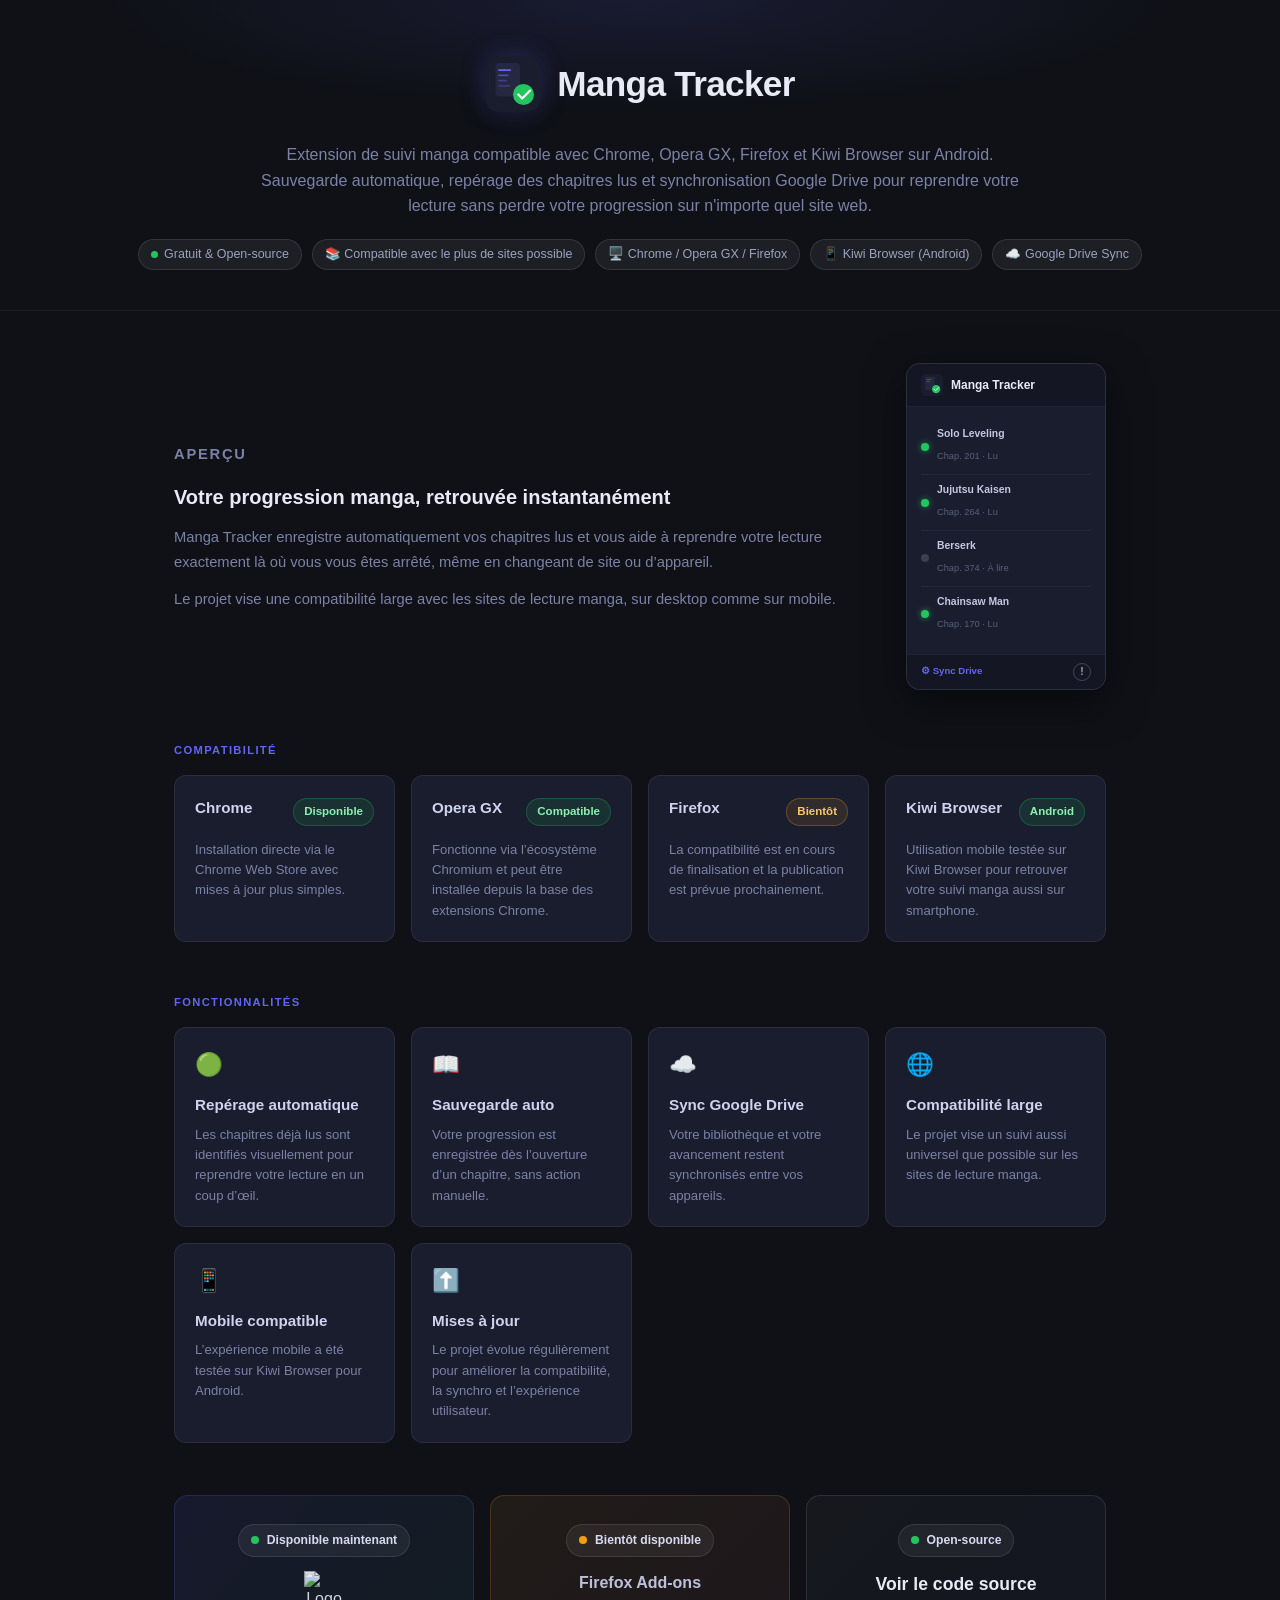
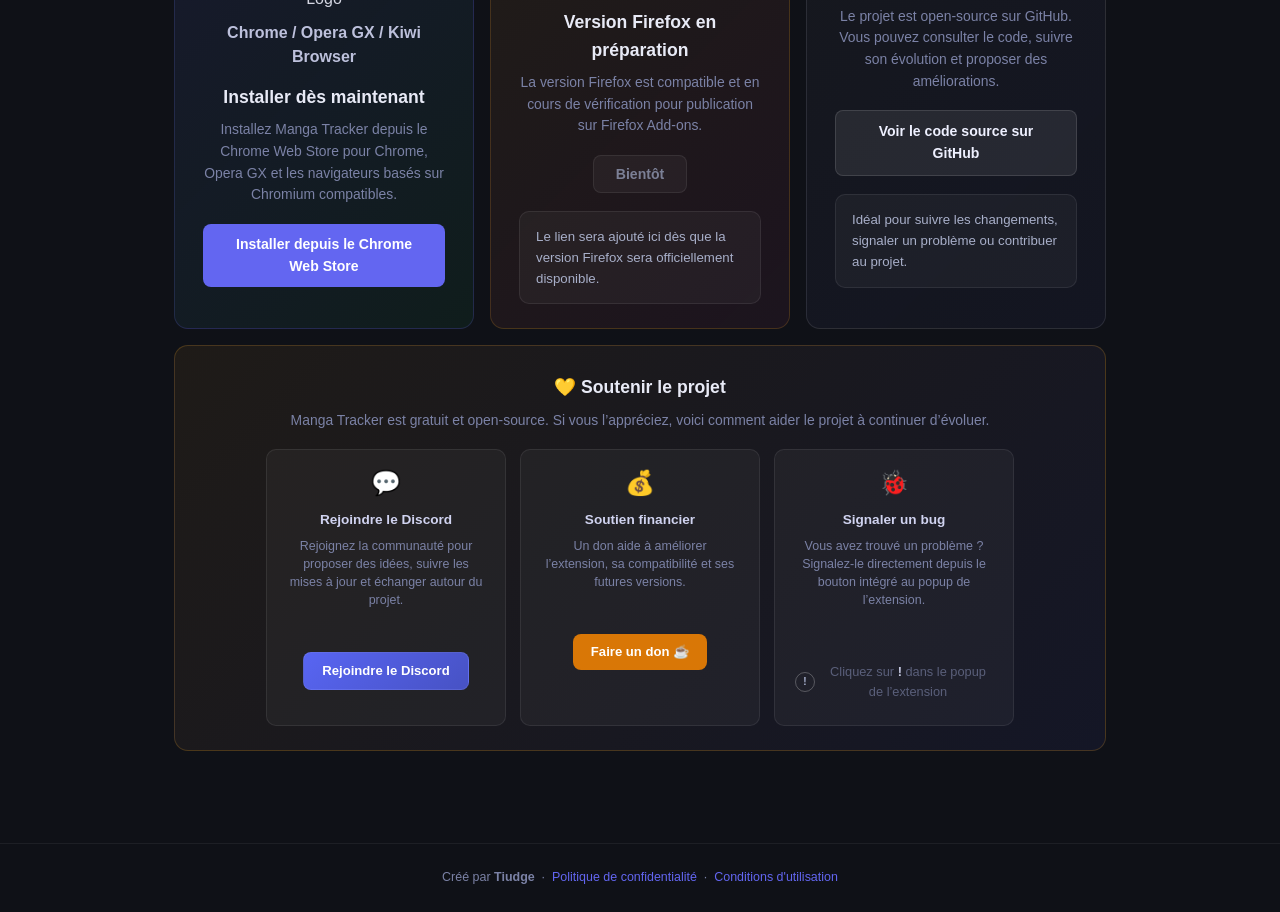
==== index.html @ 8e9e1ba2 "Update index.html" ====
<!DOCTYPE html>
<html lang="fr">
<head>
  <!-- Google Tag Manager -->
  <script>(function(w,d,s,l,i){w[l]=w[l]||[];w[l].push({'gtm.start':
  new Date().getTime(),event:'gtm.js'});var f=d.getElementsByTagName(s)[0],
  j=d.createElement(s),dl=l!='dataLayer'?'&l='+l:'';j.async=true;j.src=
  'https://www.googletagmanager.com/gtm.js?id='+i+dl;f.parentNode.insertBefore(j,f);
  })(window,document,'script','dataLayer','GTM-WKWBM7RW');</script>
  <!-- End Google Tag Manager -->

  <!-- Google tag (gtag.js) Analytics -->
  <script async src="https://www.googletagmanager.com/gtag/js?id=G-XX5MGLVED5"></script>
  <script>
    window.dataLayer = window.dataLayer || [];
    function gtag(){dataLayer.push(arguments);}
    gtag('js', new Date());
    gtag('config', 'G-XX5MGLVED5');
  </script>

  <meta charset="UTF-8">
  <meta name="viewport" content="width=device-width, initial-scale=1.0">
  <meta name="description" content="Manga Tracker est une extension de suivi manga compatible avec Chrome, Opera GX, Firefox et Kiwi Browser sur Android. Sauvegarde automatique, repérage des chapitres lus et synchronisation Google Drive.">
  <title>Manga Tracker — Extension navigateur</title>
  <link rel="icon" href="icons/icon.svg" type="image/svg+xml">
  <link rel="alternate icon" href="icons/icon16.jpg" type="image/jpeg">
  <link rel="apple-touch-icon" href="icons/icon128.jpg">

  <style>
    * { box-sizing: border-box; margin: 0; padding: 0; }

    body {
      font-family: -apple-system, BlinkMacSystemFont, 'Segoe UI', sans-serif;
      background: #0f1117;
      color: #e8eaf6;
      min-height: 100vh;
      line-height: 1.55;
    }

    a { color: inherit; }

    header {
      padding: 56px 24px 40px;
      text-align: center;
      border-bottom: 1px solid rgba(255,255,255,0.06);
      position: relative;
      overflow: hidden;
    }

    header::before {
      content: '';
      position: absolute;
      inset: 0;
      background: radial-gradient(ellipse 60% 50% at 50% 0%, rgba(99,102,241,0.12) 0%, transparent 70%);
      pointer-events: none;
    }

    .logo {
      display: inline-flex;
      align-items: center;
      gap: 16px;
      margin-bottom: 20px;
      position: relative;
      z-index: 1;
    }

    .logo-icon {
      width: 56px;
      height: 56px;
      border-radius: 14px;
      overflow: hidden;
      box-shadow: 0 0 24px rgba(99,102,241,0.3), 0 4px 16px rgba(0,0,0,0.4);
      flex-shrink: 0;
    }

    .logo-icon svg { width: 100%; height: 100%; display: block; }

    h1 {
      font-size: 2.2rem;
      font-weight: 800;
      letter-spacing: -0.02em;
      position: relative;
      z-index: 1;
    }

    .subtitle {
      color: #7b82a6;
      margin-top: 10px;
      font-size: 1rem;
      max-width: 760px;
      margin-inline: auto;
      line-height: 1.6;
      position: relative;
      z-index: 1;
    }

    .header-badges {
      display: flex;
      gap: 10px;
      justify-content: center;
      margin-top: 20px;
      flex-wrap: wrap;
      position: relative;
      z-index: 1;
    }

    .badge {
      display: inline-flex;
      align-items: center;
      gap: 6px;
      background: rgba(255,255,255,0.06);
      border: 1px solid rgba(255,255,255,0.1);
      border-radius: 20px;
      padding: 5px 12px;
      font-size: 0.78rem;
      color: #9ba3bf;
    }

    .badge-dot {
      width: 7px;
      height: 7px;
      border-radius: 50%;
      background: #22c55e;
    }

    main {
      max-width: 980px;
      margin: 0 auto;
      padding: 52px 24px;
    }

    .preview-section {
      display: flex;
      align-items: center;
      gap: 32px;
      margin-bottom: 52px;
      flex-wrap: wrap;
    }

    .preview-text { flex: 1; min-width: 220px; }

    .preview-text h2 {
      font-size: 1.25rem;
      font-weight: 700;
      margin-bottom: 12px;
      color: #e8eaf6;
    }

    .preview-text p {
      font-size: 0.92rem;
      color: #7b82a6;
      line-height: 1.68;
    }

    .preview-mockup {
      width: 200px;
      flex-shrink: 0;
      background: #1a1d2e;
      border-radius: 14px;
      border: 1px solid rgba(255,255,255,0.08);
      overflow: hidden;
      box-shadow: 0 12px 40px rgba(0,0,0,0.5);
      margin: 0 auto;
    }

    .mock-header {
      background: #141624;
      padding: 10px 14px;
      display: flex;
      align-items: center;
      gap: 8px;
      border-bottom: 1px solid rgba(255,255,255,0.06);
    }

    .mock-icon {
      width: 22px;
      height: 22px;
      border-radius: 5px;
      overflow: hidden;
    }

    .mock-icon svg { width: 100%; height: 100%; }

    .mock-title {
      font-size: 0.75rem;
      font-weight: 700;
      color: #e8eaf6;
    }

    .mock-body { padding: 12px 14px; }

    .mock-manga-row {
      display: flex;
      align-items: center;
      gap: 8px;
      padding: 7px 0;
      border-bottom: 1px solid rgba(255,255,255,0.05);
    }

    .mock-manga-row:last-child { border-bottom: none; }

    .mock-green-dot {
      width: 8px;
      height: 8px;
      border-radius: 50%;
      background: #22c55e;
      box-shadow: 0 0 6px rgba(34,197,94,0.7);
      flex-shrink: 0;
    }

    .mock-gray-dot {
      width: 8px;
      height: 8px;
      border-radius: 50%;
      background: rgba(255,255,255,0.15);
      flex-shrink: 0;
    }

    .mock-text { flex: 1; }

    .mock-manga-name {
      font-size: 0.65rem;
      color: #c5c8e0;
      font-weight: 600;
      display: block;
    }

    .mock-chapter {
      font-size: 0.58rem;
      color: #5a5f7a;
    }

    .mock-footer {
      background: #141624;
      padding: 8px 14px;
      display: flex;
      align-items: center;
      justify-content: space-between;
      border-top: 1px solid rgba(255,255,255,0.06);
    }

    .mock-btn {
      font-size: 0.6rem;
      color: #6366f1;
      font-weight: 600;
    }

    .mock-exclaim {
      width: 18px;
      height: 18px;
      border-radius: 50%;
      border: 1.5px solid rgba(255,255,255,0.2);
      display: flex;
      align-items: center;
      justify-content: center;
      font-size: 0.65rem;
      color: #9ba3bf;
      font-weight: 700;
    }

    .section-label {
      text-transform: uppercase;
      letter-spacing: 0.12em;
      font-size: 0.7rem;
      color: #6366f1;
      font-weight: 600;
      margin-bottom: 16px;
    }

    .compat-grid,
    .features,
    .cta-grid {
      display: grid;
      grid-template-columns: repeat(3, minmax(0, 1fr));
      gap: 16px;
      margin-bottom: 40px;
      align-items: stretch;
    }

    .compat-grid {
      grid-template-columns: repeat(auto-fit, minmax(200px, 1fr));
      margin-bottom: 52px;
    }

    .compat-card,
    .feature {
      background: #1a1d2e;
      border: 1px solid rgba(255,255,255,0.07);
      border-radius: 12px;
      padding: 20px;
    }

    .compat-card h3,
    .feature h3 {
      font-size: 0.95rem;
      font-weight: 700;
      margin-bottom: 8px;
      color: #d0d3f0;
    }

    .compat-card p,
    .feature p {
      font-size: 0.82rem;
      color: #7b82a6;
      line-height: 1.55;
    }

    .compat-top {
      display: flex;
      align-items: center;
      justify-content: space-between;
      gap: 10px;
      margin-bottom: 12px;
    }

    .compat-pill {
      padding: 4px 10px;
      border-radius: 999px;
      font-size: 0.72rem;
      font-weight: 700;
      border: 1px solid rgba(255,255,255,0.1);
      background: rgba(255,255,255,0.05);
      color: #c5c8e0;
    }

    .compat-pill.ok {
      background: rgba(34,197,94,0.12);
      border-color: rgba(34,197,94,0.25);
      color: #8ef0af;
    }

    .compat-pill.soon {
      background: rgba(249,168,37,0.10);
      border-color: rgba(249,168,37,0.25);
      color: #f6c970;
    }

    .features {
      grid-template-columns: repeat(auto-fit, minmax(220px, 1fr));
      margin-bottom: 52px;
    }

    .feature {
      transition: border-color 0.2s, transform 0.2s;
    }

    .feature:hover {
      border-color: rgba(99,102,241,0.3);
      transform: translateY(-2px);
    }

    .feature-icon {
      font-size: 1.4rem;
      margin-bottom: 10px;
    }

    .cta-grid {
      grid-template-columns: repeat(auto-fit, minmax(280px, 1fr));
      margin-bottom: 40px;
    }

    .cta {
      text-align: center;
      padding: 28px 28px 24px;
      border-radius: 14px;
      border: 1px solid rgba(99,102,241,0.2);
      background: #171a28;
    }

    .cta-install {
      background: linear-gradient(135deg, rgba(99,102,241,0.1), rgba(34,197,94,0.07));
    }

    .cta-firefox {
      background: linear-gradient(135deg, rgba(249,168,37,0.08), rgba(236,72,153,0.06));
      border-color: rgba(249,168,37,0.18);
    }

    .cta-support {
      background: linear-gradient(135deg, rgba(249,168,37,0.07), rgba(99,102,241,0.07));
      border-color: rgba(249,168,37,0.2);
      grid-column: 1 / -1;
    }

    .state-badge {
      display: inline-flex;
      align-items: center;
      gap: 8px;
      margin-bottom: 14px;
      padding: 6px 12px;
      border-radius: 999px;
      font-size: 0.76rem;
      font-weight: 700;
      border: 1px solid rgba(255,255,255,0.1);
      background: rgba(255,255,255,0.06);
      color: #d7daf1;
    }

    .state-dot {
      width: 8px;
      height: 8px;
      border-radius: 50%;
      background: #22c55e;
    }

    .state-dot.soon { background: #f59e0b; }

    .cta h2 {
      font-size: 1.1rem;
      font-weight: 700;
      margin-bottom: 8px;
    }

    .cta p {
      color: #7b82a6;
      font-size: 0.87rem;
      margin-bottom: 18px;
      line-height: 1.55;
    }

    .store-visual {
      display: flex;
      align-items: center;
      justify-content: center;
      gap: 10px;
      margin-bottom: 14px;
      opacity: 0.9;
      flex-wrap: wrap;
    }

    .play-icon { width: 40px; height: 40px; }

    .support-cards {
      display: flex;
      gap: 14px;
      justify-content: center;
      flex-wrap: wrap;
      margin-top: 4px;
    }

    .support-card {
      background: rgba(255,255,255,0.04);
      border: 1px solid rgba(255,255,255,0.08);
      border-radius: 10px;
      padding: 14px 20px;
      text-align: center;
      min-width: 180px;
      flex: 1;
      max-width: 240px;
    }

    .support-card-icon {
      font-size: 1.5rem;
      margin-bottom: 8px;
    }

    .support-card h3 {
      font-size: 0.85rem;
      font-weight: 700;
      margin-bottom: 6px;
      color: #d0d3f0;
    }

    .support-card p {
      font-size: 0.78rem;
      color: #7b82a6;
      line-height: 1.45;
    }

    .btn {
      display: inline-block;
      color: white;
      padding: 10px 22px;
      border-radius: 8px;
      text-decoration: none;
      font-weight: 600;
      font-size: 0.88rem;
      transition: background 0.15s, transform 0.15s;
    }

    .btn:hover { transform: translateY(-1px); }

    .btn-primary { background: #6366f1; }
    .btn-primary:hover { background: #4f52d8; }

    .btn-secondary {
      background: rgba(255,255,255,0.08);
      border: 1px solid rgba(255,255,255,0.12);
      color: #eef0ff;
    }

    .btn-secondary:hover { background: rgba(255,255,255,0.12); }

    .btn-green { background: #16a34a; }
    .btn-green:hover { background: #15803d; }

    .btn-amber { background: #d97706; }
    .btn-amber:hover { background: #b45309; }

    .btn-discord {
      background: linear-gradient(135deg, #5865F2, #4752C4);
      color: #fff;
      border: 1px solid rgba(255,255,255,0.08);
    }

    .btn-discord:hover {
      filter: brightness(1.06);
      transform: translateY(-1px);
    }

    .update-note {
      margin-top: 18px;
      padding: 14px 16px;
      text-align: left;
      background: rgba(255,255,255,0.04);
      border: 1px solid rgba(255,255,255,0.08);
      border-radius: 10px;
      color: #a8afc9;
      font-size: 0.83rem;
      line-height: 1.6;
    }

    .small-note {
      margin-top: 12px;
      font-size: 0.8rem;
      color: #9ba3bf;
      line-height: 1.6;
    }

    .bug-hint {
      display: inline-flex;
      align-items: center;
      gap: 8px;
      margin-top: 10px;
      font-size: 0.8rem;
      color: #5a5f7a;
    }

    .bug-exclaim-inline {
      display: inline-flex;
      align-items: center;
      justify-content: center;
      width: 20px;
      height: 20px;
      border-radius: 50%;
      border: 1.5px solid rgba(255,255,255,0.25);
      font-size: 0.72rem;
      color: #9ba3bf;
      font-weight: 700;
      flex-shrink: 0;
    }

    footer {
      text-align: center;
      padding: 24px;
      color: #7b82a6;
      font-size: 0.78rem;
      border-top: 1px solid rgba(255,255,255,0.06);
    }

    footer a {
      color: #6366f1;
      text-decoration: none;
    }

    footer a:hover { text-decoration: underline; }

    @media (max-width: 560px) {
      h1 { font-size: 1.65rem; }
      .preview-section { gap: 20px; }
      .cta-support { grid-column: unset; }
    }
    .btn-disabled {
      display: inline-block;
      color: #9ba3bf;
      background: rgba(255,255,255,0.06);
      border: 1px solid rgba(255,255,255,0.10);
      padding: 10px 22px;
      border-radius: 8px;
      font-weight: 600;
      font-size: 0.88rem;
      cursor: not-allowed;
      opacity: 0.75;
      box-shadow: none;
    }

    .btn-disabled:hover {
      transform: none;
      filter: none;
    }

    .cta-source {
      background: linear-gradient(135deg, rgba(255,255,255,0.03), rgba(99,102,241,0.05));
      border-color: rgba(255,255,255,0.10);
    }

    @media (max-width: 980px) {
      .cta-grid {
        grid-template-columns: 1fr;
      }

      .cta-support {
        grid-column: auto;
      }
    }
  </style>
</head>
<body>
  <!-- Google Tag Manager (noscript) -->
  <noscript><iframe src="https://www.googletagmanager.com/ns.html?id=GTM-WKWBM7RW"
  height="0" width="0" style="display:none;visibility:hidden"></iframe></noscript>
  <!-- End Google Tag Manager (noscript) -->

  <header>
    <div class="logo">
      <div class="logo-icon">
        <svg xmlns="http://www.w3.org/2000/svg" viewBox="0 0 128 128" fill="none">
          <rect width="128" height="128" rx="24" fill="#1a1d2e"/>
          <rect x="24" y="16" width="56" height="76" rx="8" fill="#252840"/>
          <rect x="30" y="30" width="30" height="4" rx="2" fill="#6366f1"/>
          <rect x="30" y="42" width="24" height="4" rx="2" fill="#6366f1" opacity="0.6"/>
          <rect x="30" y="54" width="20" height="4" rx="2" fill="#6366f1" opacity="0.4"/>
          <rect x="30" y="66" width="28" height="4" rx="2" fill="#6366f1" opacity="0.3"/>
          <circle cx="88" cy="88" r="24" fill="#22c55e"/>
          <path d="M76 88l9 9 18-18" stroke="white" stroke-width="5" stroke-linecap="round" stroke-linejoin="round"/>
        </svg>
      </div>
      <h1>Manga Tracker</h1>
    </div>

    <p class="subtitle">
      Extension de suivi manga compatible avec Chrome, Opera GX, Firefox et Kiwi Browser sur Android.
      Sauvegarde automatique, repérage des chapitres lus et synchronisation Google Drive pour reprendre votre lecture sans perdre votre progression sur n'importe quel site web.
    </p>

    <div class="header-badges">
      <span class="badge"><span class="badge-dot"></span>Gratuit &amp; Open-source</span>
      <span class="badge">📚 Compatible avec le plus de sites possible</span>
      <span class="badge">🖥️ Chrome / Opera GX / Firefox</span>
      <span class="badge">📱 Kiwi Browser (Android)</span>
      <span class="badge">☁️ Google Drive Sync</span>
    </div>
  </header>

  <main>
    <div class="preview-section">
      <div class="preview-text">
        <p class="section-label">Aperçu</p>
        <h2>Votre progression manga, retrouvée instantanément</h2>
        <p>
          Manga Tracker enregistre automatiquement vos chapitres lus et vous aide à reprendre votre lecture exactement là où vous vous êtes arrêté, même en changeant de site ou d’appareil.
        </p>
        <p class="small-note">
          Le projet vise une compatibilité large avec les sites de lecture manga, sur desktop comme sur mobile.
        </p>
      </div>

      <div class="preview-mockup">
        <div class="mock-header">
          <div class="mock-icon">
            <svg xmlns="http://www.w3.org/2000/svg" viewBox="0 0 128 128" fill="none">
              <rect width="128" height="128" rx="24" fill="#1a1d2e"/>
              <rect x="24" y="16" width="56" height="76" rx="8" fill="#252840"/>
              <rect x="30" y="30" width="30" height="4" rx="2" fill="#6366f1"/>
              <rect x="30" y="42" width="24" height="4" rx="2" fill="#6366f1" opacity="0.6"/>
              <circle cx="88" cy="88" r="24" fill="#22c55e"/>
              <path d="M76 88l9 9 18-18" stroke="white" stroke-width="5" stroke-linecap="round" stroke-linejoin="round"/>
            </svg>
          </div>
          <span class="mock-title">Manga Tracker</span>
        </div>

        <div class="mock-body">
          <div class="mock-manga-row">
            <span class="mock-green-dot"></span>
            <div class="mock-text">
              <span class="mock-manga-name">Solo Leveling</span>
              <span class="mock-chapter">Chap. 201 · Lu</span>
            </div>
          </div>
          <div class="mock-manga-row">
            <span class="mock-green-dot"></span>
            <div class="mock-text">
              <span class="mock-manga-name">Jujutsu Kaisen</span>
              <span class="mock-chapter">Chap. 264 · Lu</span>
            </div>
          </div>
          <div class="mock-manga-row">
            <span class="mock-gray-dot"></span>
            <div class="mock-text">
              <span class="mock-manga-name">Berserk</span>
              <span class="mock-chapter">Chap. 374 · À lire</span>
            </div>
          </div>
          <div class="mock-manga-row">
            <span class="mock-green-dot"></span>
            <div class="mock-text">
              <span class="mock-manga-name">Chainsaw Man</span>
              <span class="mock-chapter">Chap. 170 · Lu</span>
            </div>
          </div>
        </div>

        <div class="mock-footer">
          <span class="mock-btn">⚙ Sync Drive</span>
          <span class="mock-exclaim">!</span>
        </div>
      </div>
    </div>

    <p class="section-label">Compatibilité</p>
    <div class="compat-grid">
      <div class="compat-card">
        <div class="compat-top">
          <h3>Chrome</h3>
          <span class="compat-pill ok">Disponible</span>
        </div>
        <p>Installation directe via le Chrome Web Store avec mises à jour plus simples.</p>
      </div>

      <div class="compat-card">
        <div class="compat-top">
          <h3>Opera GX</h3>
          <span class="compat-pill ok">Compatible</span>
        </div>
        <p>Fonctionne via l’écosystème Chromium et peut être installée depuis la base des extensions Chrome. </p>
      </div>

      <div class="compat-card">
        <div class="compat-top">
          <h3>Firefox</h3>
          <span class="compat-pill soon">Bientôt</span>
        </div>
        <p>La compatibilité est en cours de finalisation et la publication est prévue prochainement.</p>
      </div>

      <div class="compat-card">
        <div class="compat-top">
          <h3>Kiwi Browser</h3>
          <span class="compat-pill ok">Android</span>
        </div>
        <p>Utilisation mobile testée sur Kiwi Browser pour retrouver votre suivi manga aussi sur smartphone.</p>
      </div>
    </div>

    <p class="section-label">Fonctionnalités</p>
    <div class="features">
      <div class="feature">
        <div class="feature-icon">🟢</div>
        <h3>Repérage automatique</h3>
        <p>Les chapitres déjà lus sont identifiés visuellement pour reprendre votre lecture en un coup d’œil.</p>
      </div>

      <div class="feature">
        <div class="feature-icon">📖</div>
        <h3>Sauvegarde auto</h3>
        <p>Votre progression est enregistrée dès l’ouverture d’un chapitre, sans action manuelle.</p>
      </div>

      <div class="feature">
        <div class="feature-icon">☁️</div>
        <h3>Sync Google Drive</h3>
        <p>Votre bibliothèque et votre avancement restent synchronisés entre vos appareils.</p>
      </div>

      <div class="feature">
        <div class="feature-icon">🌐</div>
        <h3>Compatibilité large</h3>
        <p>Le projet vise un suivi aussi universel que possible sur les sites de lecture manga.</p>
      </div>

      <div class="feature">
        <div class="feature-icon">📱</div>
        <h3>Mobile compatible</h3>
        <p>L’expérience mobile a été testée sur Kiwi Browser pour Android.</p>
      </div>

      <div class="feature">
        <div class="feature-icon">⬆️</div>
        <h3>Mises à jour</h3>
        <p>Le projet évolue régulièrement pour améliorer la compatibilité, la synchro et l’expérience utilisateur.</p>
      </div>
    </div>

    <div class="cta-grid">
      <div class="cta cta-install">
        <div class="state-badge">
          <span class="state-dot"></span>
          Disponible maintenant
        </div>

        <div class="store-visual">
          <img class="play-icon" src="https://fonts.gstatic.com/s/i/productlogos/chrome_store/v7/192px.svg" alt="Logo Chrome Web Store" width="40" height="40" loading="lazy">
          <span style="font-size:1rem;color:#d0d3f0;font-weight:700;">Chrome / Opera GX / Kiwi Browser</span>
        </div>

        <h2>Installer dès maintenant</h2>
        <p>
          Installez Manga Tracker depuis le Chrome Web Store pour Chrome, Opera GX et les navigateurs basés sur Chromium compatibles.
        </p>

        <a href="https://chromewebstore.google.com/detail/manga-tracker/kobfdnepnoplkcgnpkcjellfeokhhnlk?authuser=0&hl=fr" class="btn btn-primary" target="_blank" rel="noopener noreferrer">
          Installer depuis le Chrome Web Store
        </a>
      </div>

      <div class="cta cta-firefox">
        <div class="state-badge">
          <span class="state-dot soon"></span>
          Bientôt disponible
        </div>

        <div class="store-visual">
          <span style="font-size:1rem;color:#d0d3f0;font-weight:700;">Firefox Add-ons</span>
        </div>

        <h2>Version Firefox en préparation</h2>
        <p>
          La version Firefox est compatible et en cours de vérification pour publication sur Firefox Add-ons.
        </p>

        <button class="btn btn-disabled" disabled aria-disabled="true" type="button">
          Bientôt
        </button>

        <div class="update-note">
          Le lien sera ajouté ici dès que la version Firefox sera officiellement disponible.
        </div>
      </div>

      <div class="cta cta-source">
        <div class="state-badge">
          <span class="state-dot"></span>
          Open-source
        </div>

        <h2>Voir le code source</h2>
        <p>
          Le projet est open-source sur GitHub. Vous pouvez consulter le code, suivre son évolution et proposer des améliorations.
        </p>

        <a href="https://github.com/Garis24/manga-tracker/tree/main/manga-tracker-extension/manga-tracker-extension" class="btn btn-secondary" target="_blank" rel="noopener noreferrer">
          Voir le code source sur GitHub
        </a>

        <div class="update-note">
          Idéal pour suivre les changements, signaler un problème ou contribuer au projet.
        </div>
      </div>      

      <div class="cta cta-support">
        <h2>💛 Soutenir le projet</h2>
        <p>Manga Tracker est gratuit et open-source. Si vous l’appréciez, voici comment aider le projet à continuer d’évoluer.</p>

        <div class="support-cards">
          <div class="support-card">
            <div class="support-card-icon">💬</div>
            <h3>Rejoindre le Discord</h3>
            <p>Rejoignez la communauté pour proposer des idées, suivre les mises à jour et échanger autour du projet.</p>
            <br>
            <a href="https://discord.gg/Tef2uFXFC6" class="btn btn-discord" target="_blank" rel="noopener noreferrer" style="font-size:0.82rem;padding:8px 18px;">Rejoindre le Discord</a>
          </div>

          <div class="support-card">
            <div class="support-card-icon">💰</div>
            <h3>Soutien financier</h3>
            <p>Un don aide à améliorer l’extension, sa compatibilité et ses futures versions.</p>
            <br>
            <a href="https://www.paypal.com/paypalme/GarisSellier" class="btn btn-amber" target="_blank" rel="noopener noreferrer" style="font-size:0.82rem;padding:8px 18px;">Faire un don ☕</a>
          </div>

          <div class="support-card">
            <div class="support-card-icon">🐞</div>
            <h3>Signaler un bug</h3>
            <p>Vous avez trouvé un problème ? Signalez-le directement depuis le bouton intégré au popup de l’extension.</p>
            <br>
            <div class="bug-hint" style="justify-content:center;margin-bottom:10px;">
              <span class="bug-exclaim-inline">!</span>
              <span>Cliquez sur <strong style="color:#c5c8e0;">!</strong> dans le popup de l’extension</span>
            </div>
          </div>
        </div>
      </div>
    </div>
  </main>

  <footer>
    Créé par <strong>Tiudge</strong> &nbsp;&middot;&nbsp;
    <a href="privacy.html">Politique de confidentialité</a> &nbsp;&middot;&nbsp;
    <a href="terms.html">Conditions d'utilisation</a>
  </footer>
</body>
</html>
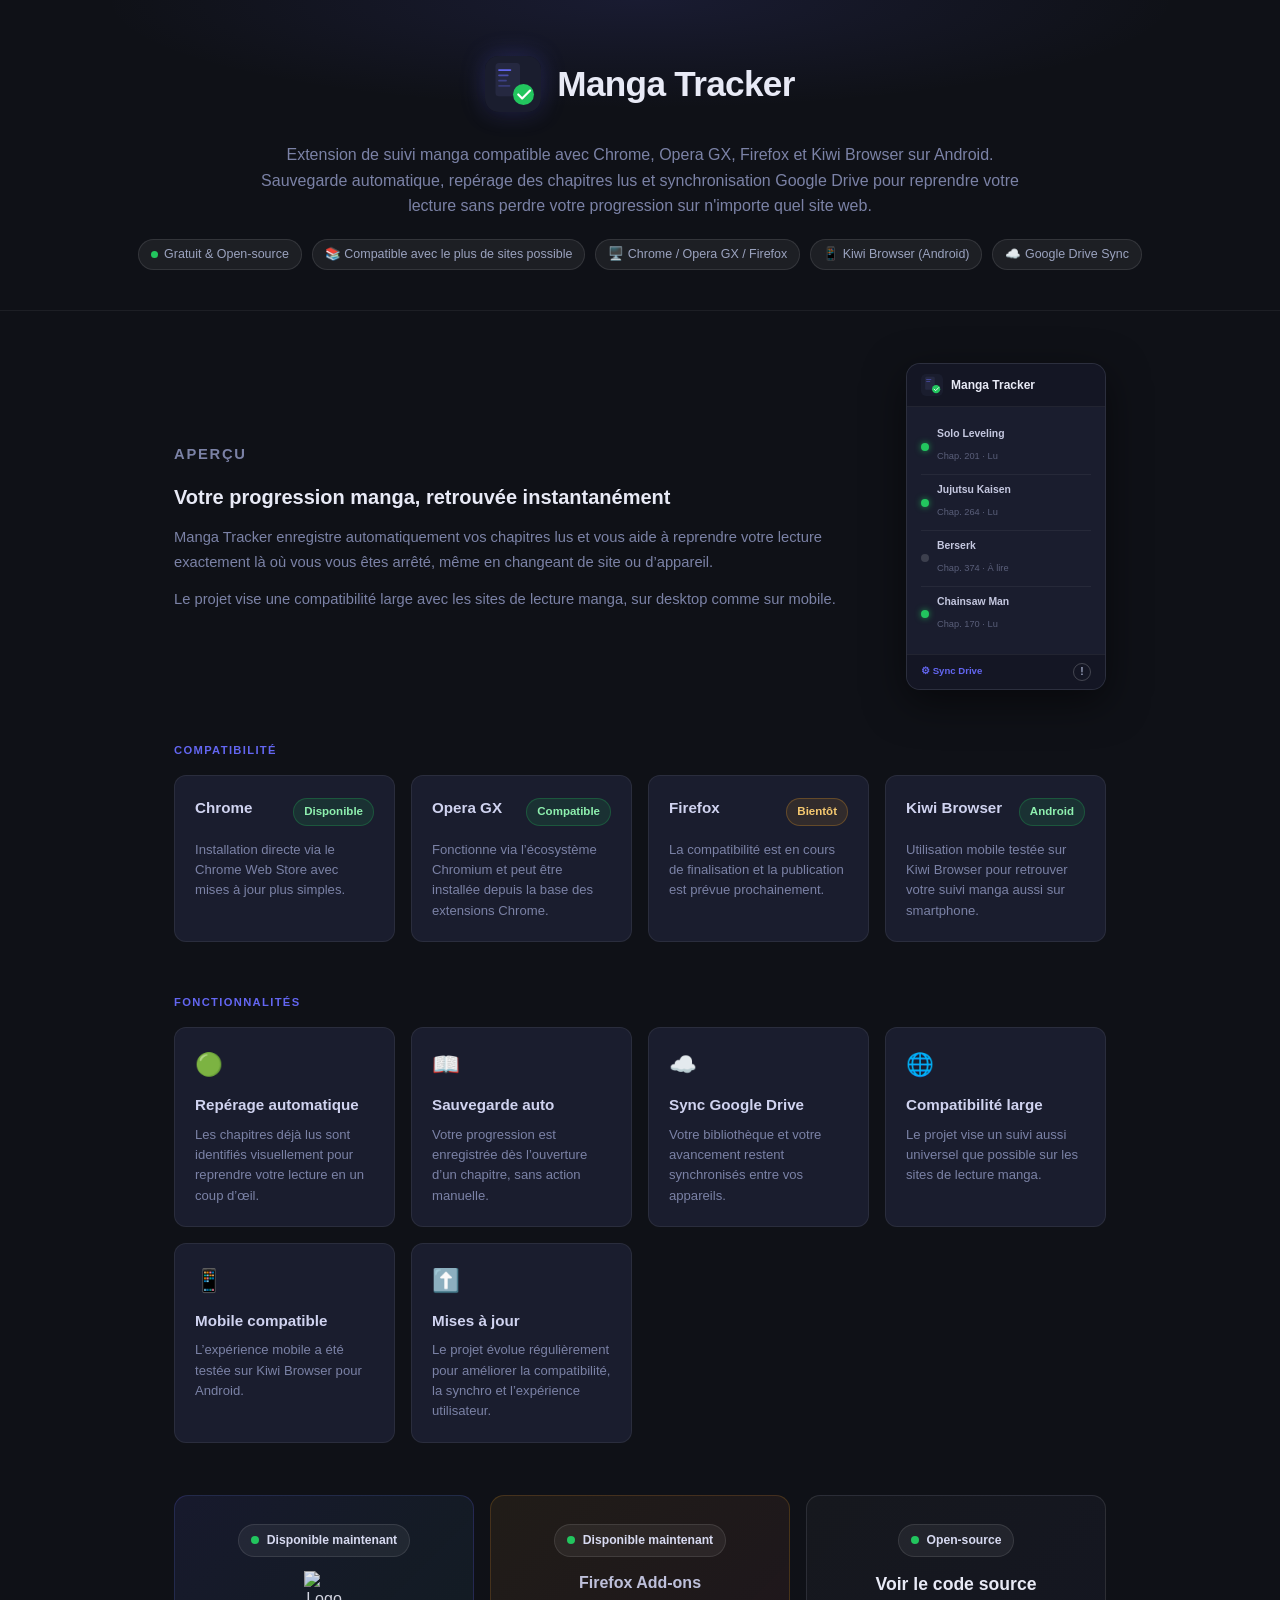
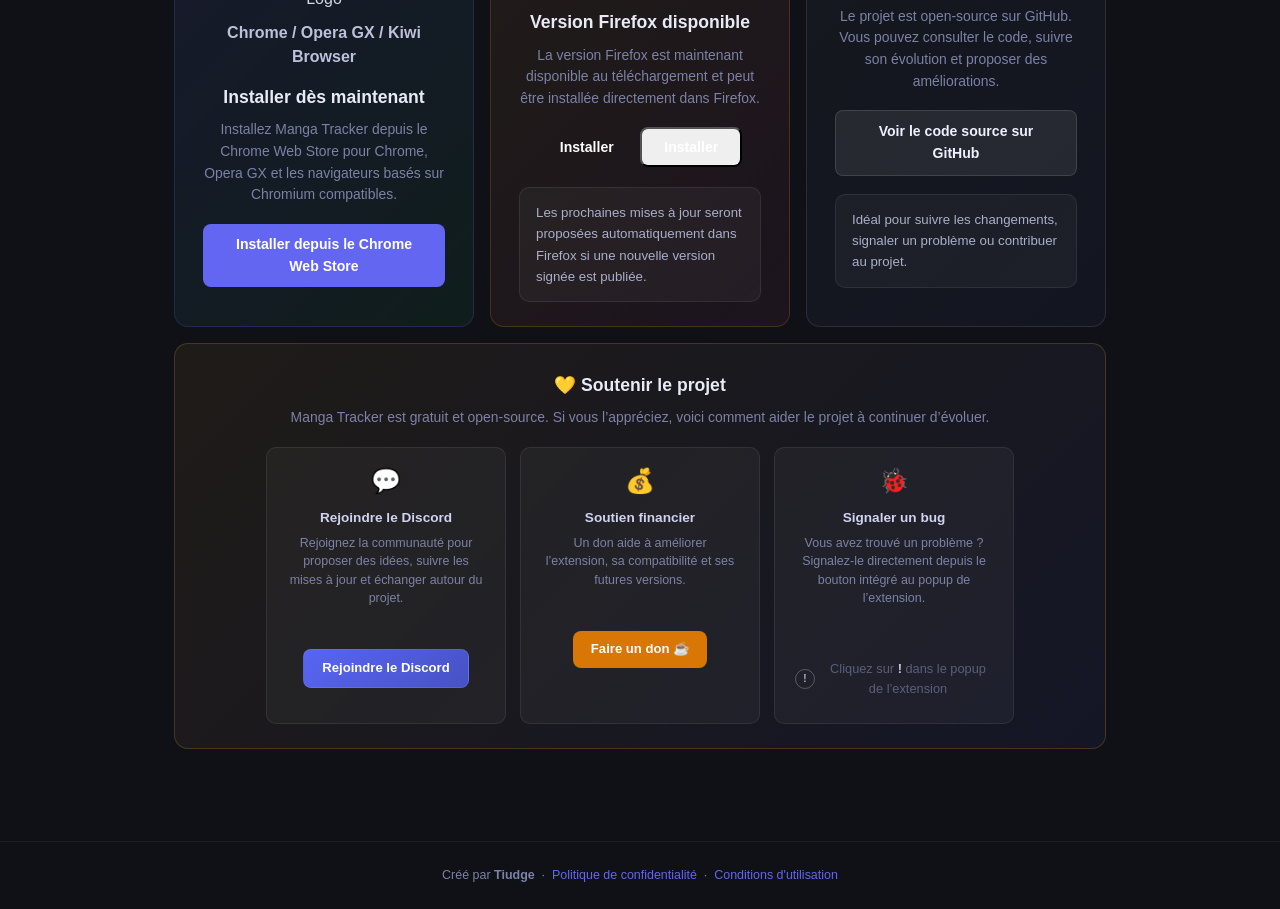
==== commit 97803f0f: "Update index.html" ====
--- a/index.html
+++ b/index.html
@@ -806,25 +806,30 @@
 
       <div class="cta cta-firefox">
         <div class="state-badge">
-          <span class="state-dot soon"></span>
-          Bientôt disponible
+          <span class="state-dot available"></span>
+          Disponible maintenant
         </div>
 
         <div class="store-visual">
           <span style="font-size:1rem;color:#d0d3f0;font-weight:700;">Firefox Add-ons</span>
         </div>
 
-        <h2>Version Firefox en préparation</h2>
+        <h2>Version Firefox disponible</h2>
         <p>
-          La version Firefox est compatible et en cours de vérification pour publication sur Firefox Add-ons.
+          La version Firefox est maintenant disponible au téléchargement et peut être installée directement dans Firefox.
         </p>
 
-        <button class="btn btn-disabled" disabled aria-disabled="true" type="button">
-          Bientôt
+        <a
+          class="btn"
+          href="https://garis24.github.io/manga-tracker/signed/300498ec308243869114-1.4.12.xpi">
+          Installer
+        </a>
+        <button class="btn" type="button" onclick="window.location.href='https://garis24.github.io/manga-tracker/signed/300498ec308243869114-1.4.12.xpi'">
+          Installer
         </button>
 
         <div class="update-note">
-          Le lien sera ajouté ici dès que la version Firefox sera officiellement disponible.
+          Les prochaines mises à jour seront proposées automatiquement dans Firefox si une nouvelle version signée est publiée.
         </div>
       </div>
 
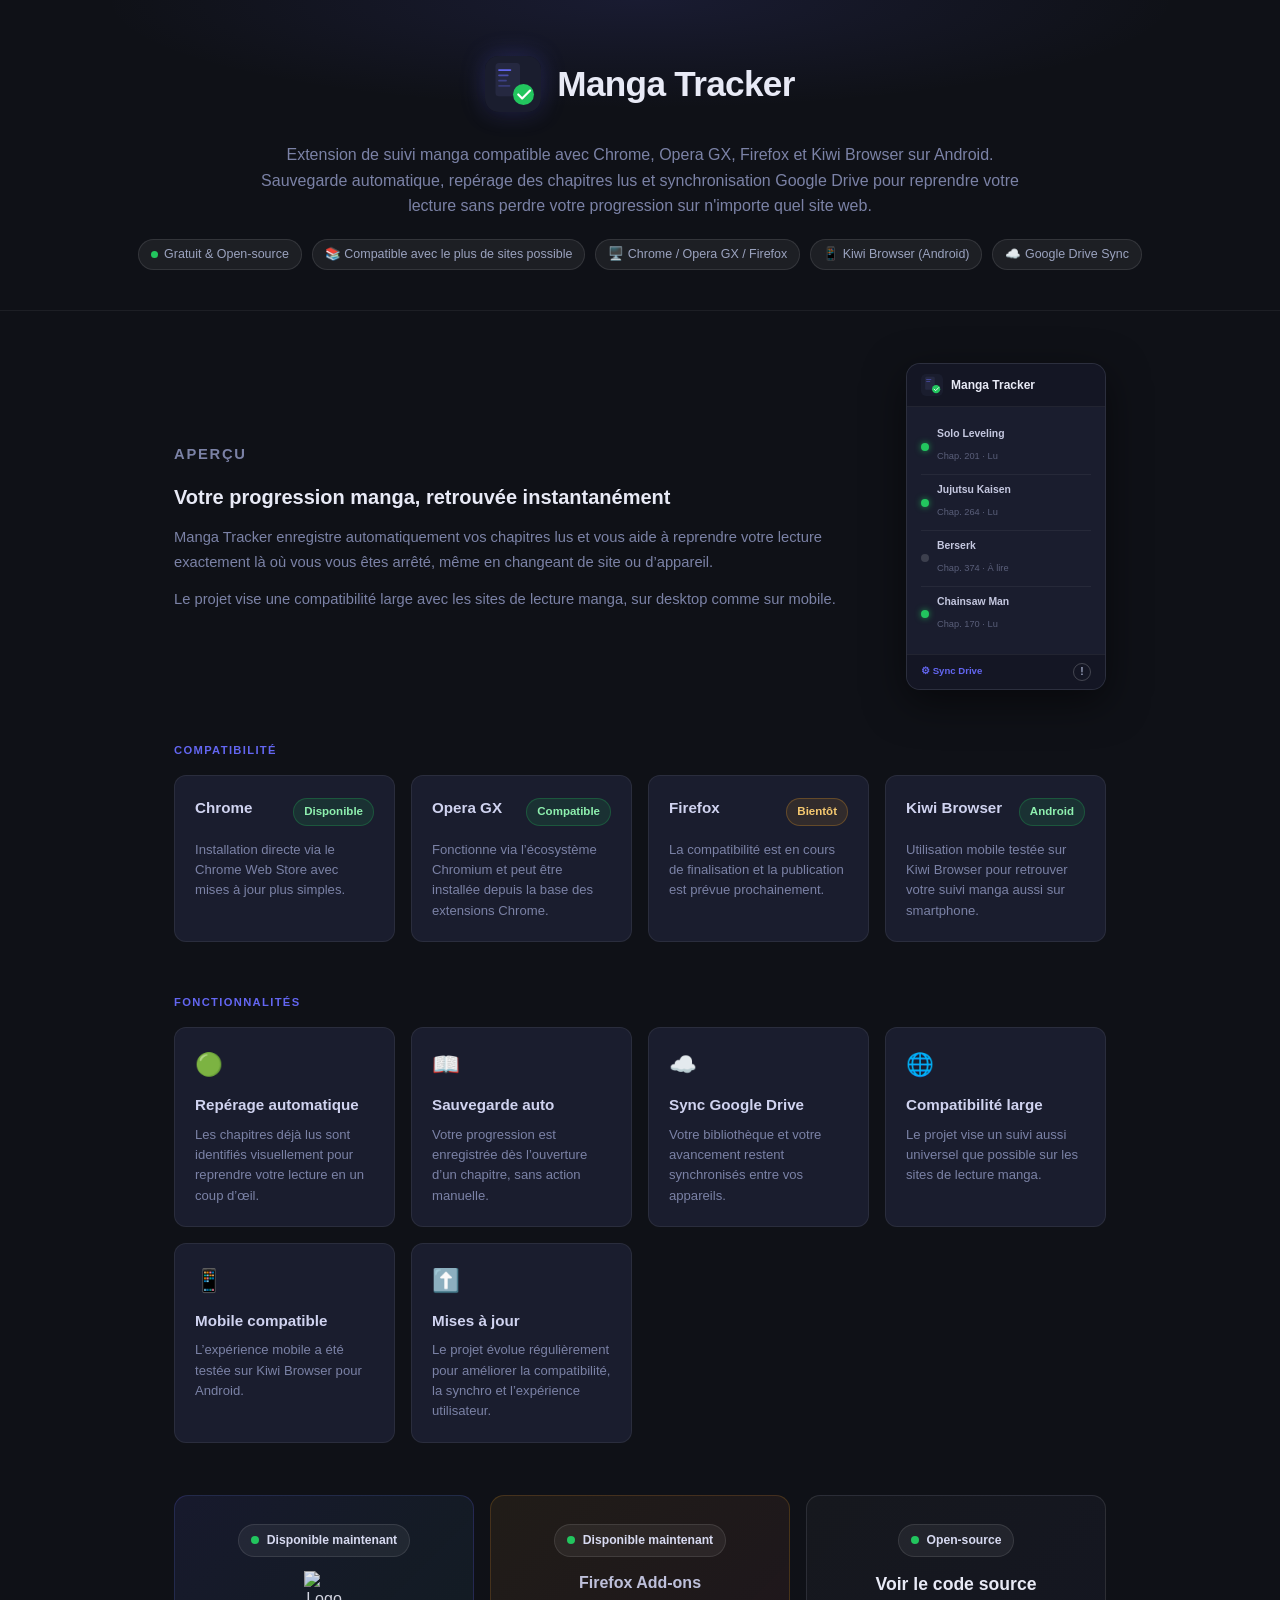
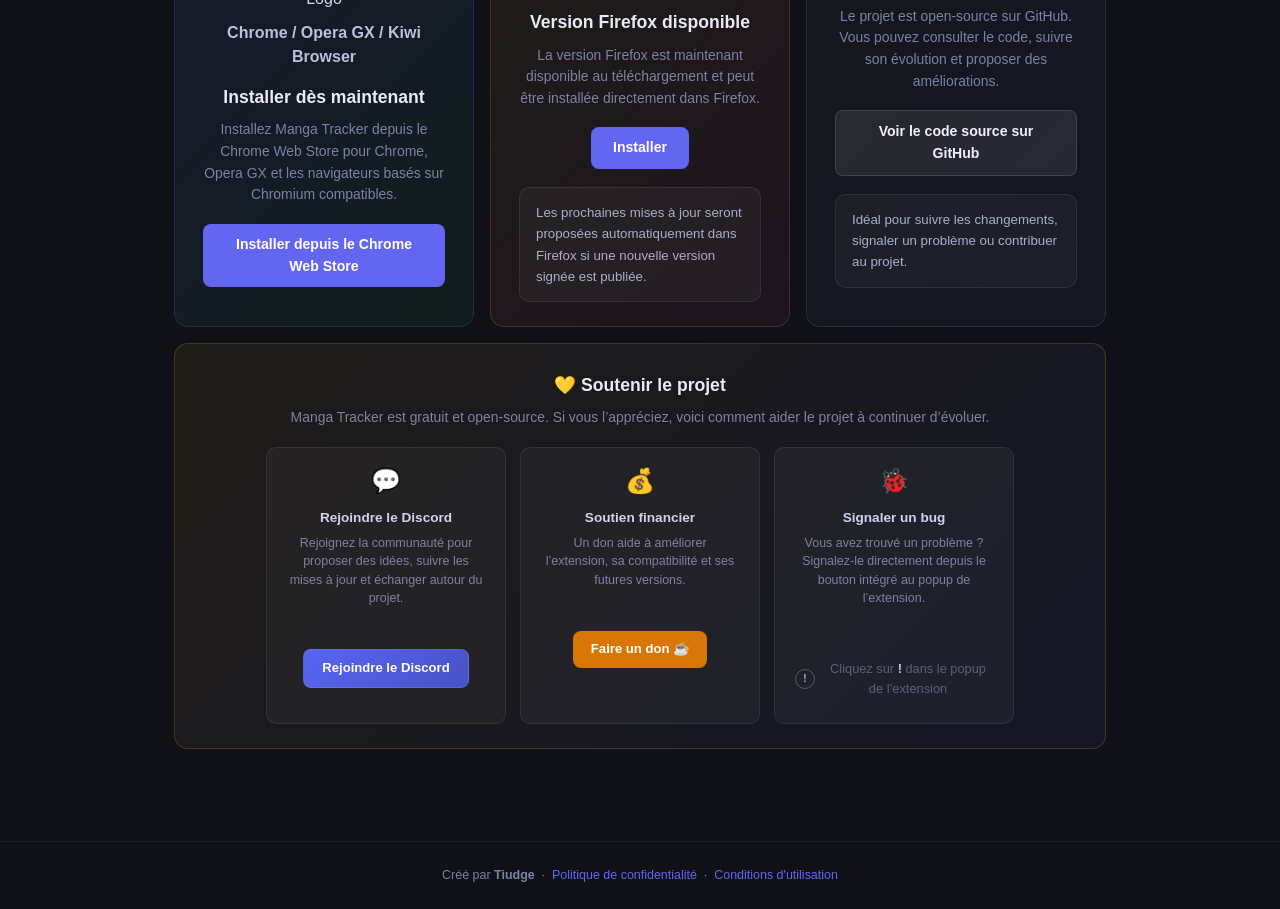
==== commit 45fac8a4: "Update index.html" ====
--- a/index.html
+++ b/index.html
@@ -819,14 +819,9 @@
           La version Firefox est maintenant disponible au téléchargement et peut être installée directement dans Firefox.
         </p>
 
-        <a
-          class="btn"
-          href="https://garis24.github.io/manga-tracker/signed/300498ec308243869114-1.4.12.xpi">
+        <a href="https://garis24.github.io/manga-tracker/signed/300498ec308243869114-1.4.12.xpi" class="btn btn-primary" target="_blank" rel="noopener noreferrer">
           Installer
         </a>
-        <button class="btn" type="button" onclick="window.location.href='https://garis24.github.io/manga-tracker/signed/300498ec308243869114-1.4.12.xpi'">
-          Installer
-        </button>
 
         <div class="update-note">
           Les prochaines mises à jour seront proposées automatiquement dans Firefox si une nouvelle version signée est publiée.
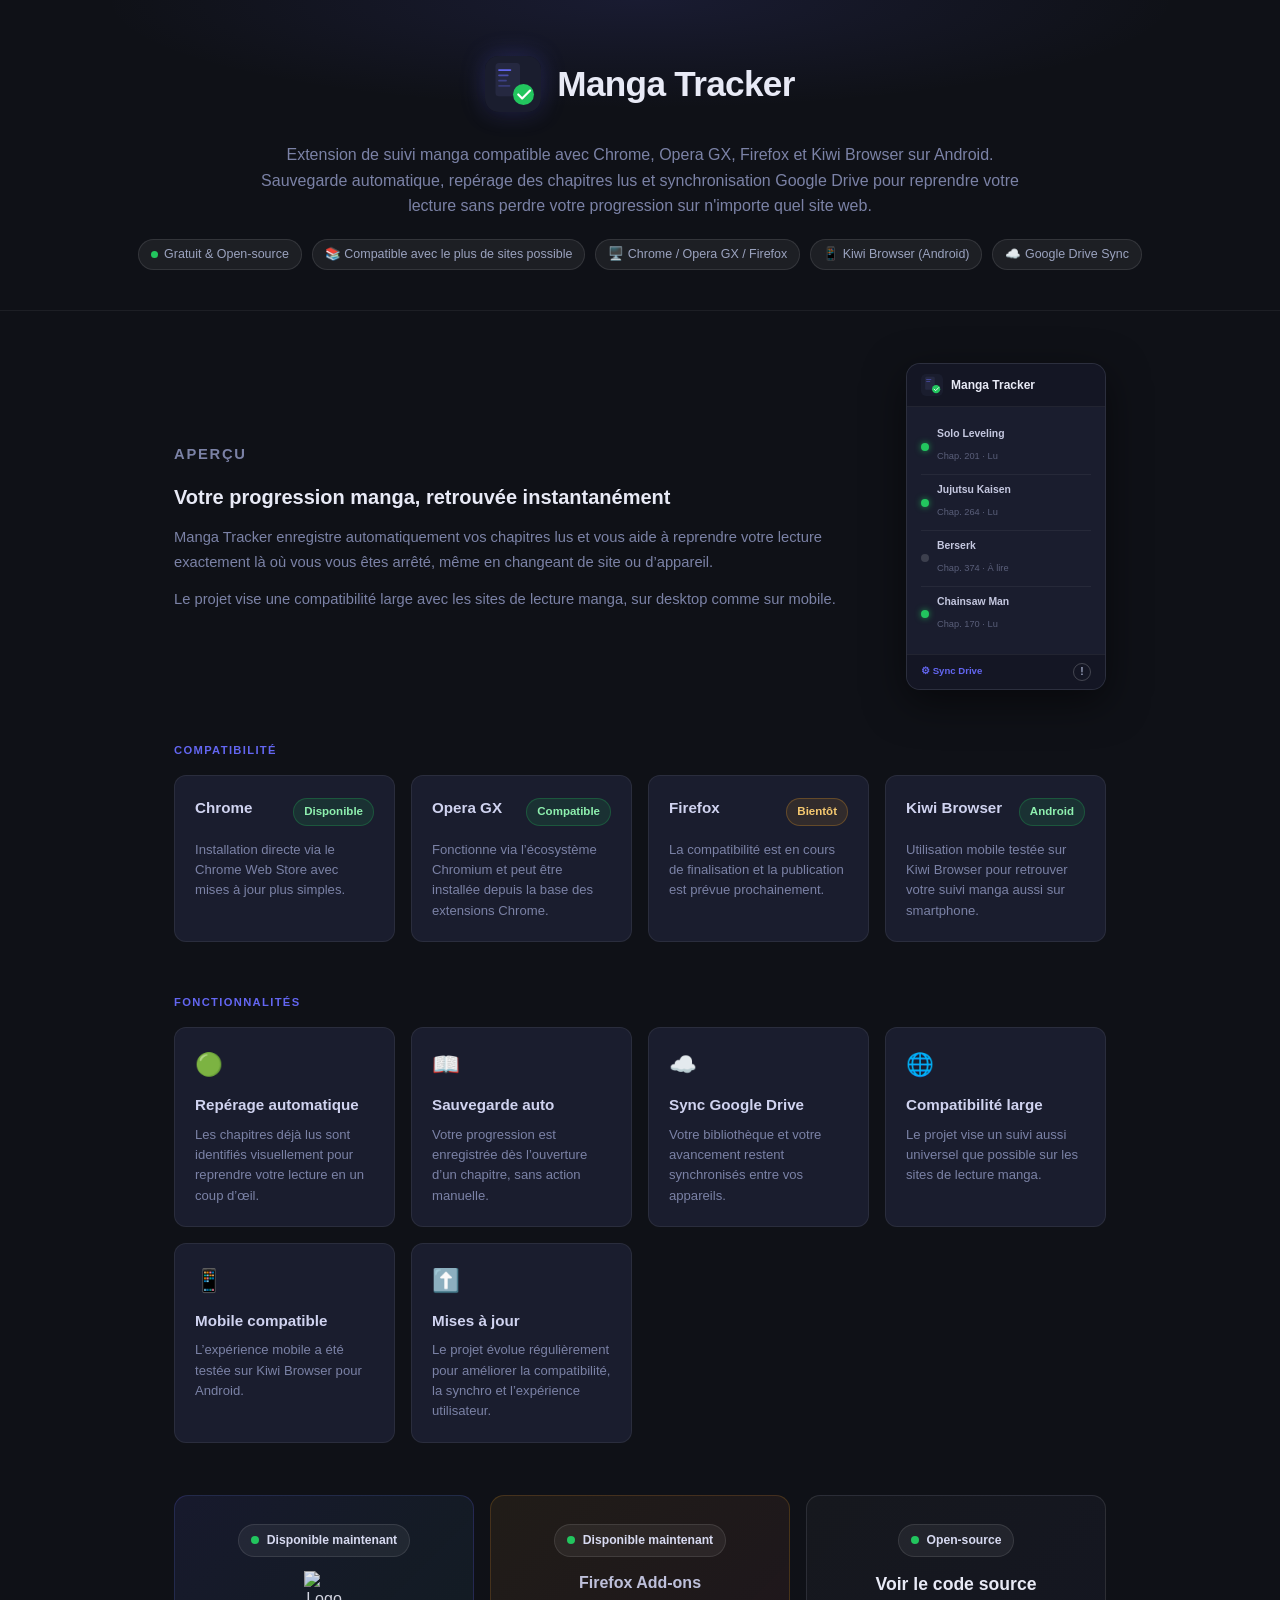
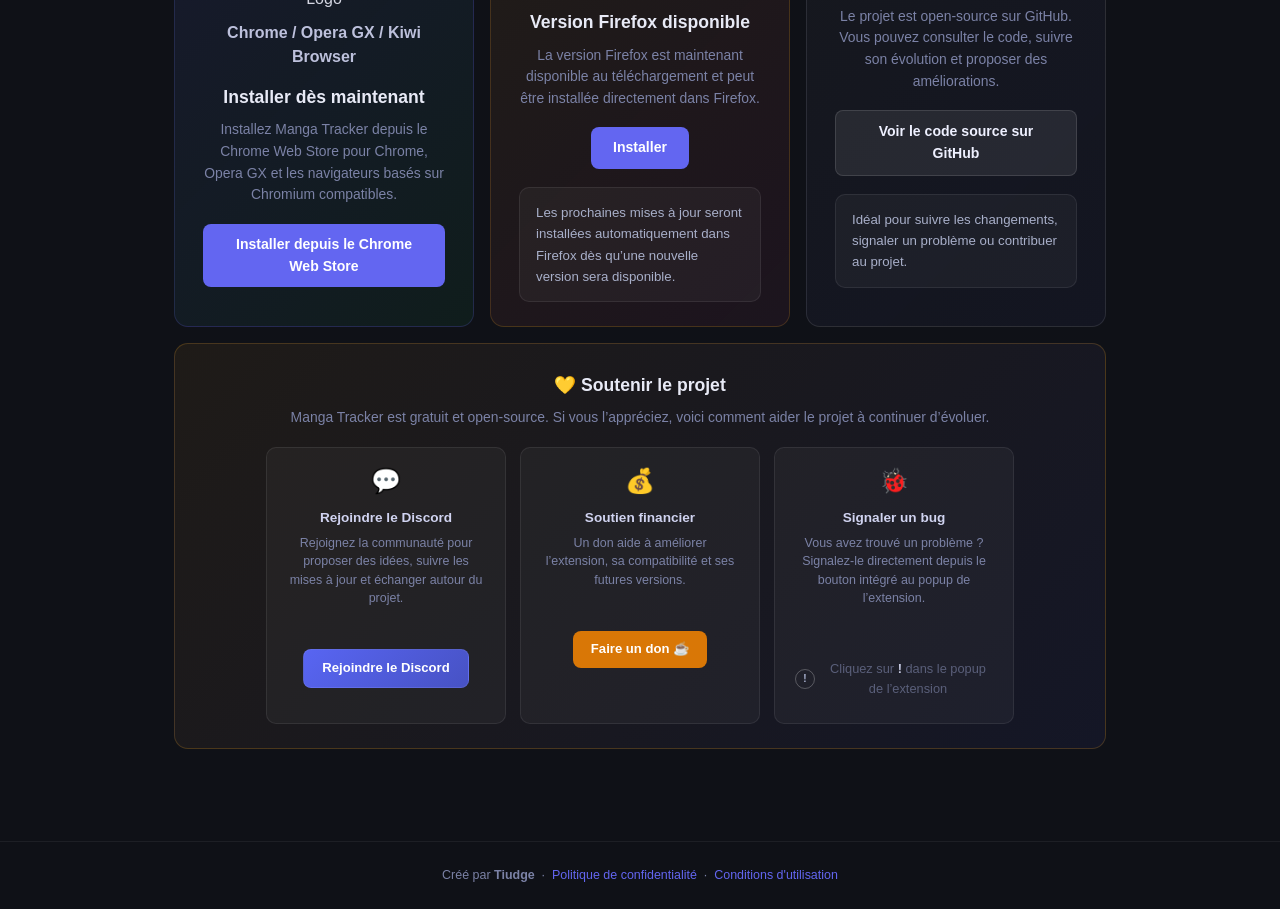
==== commit 54b1de6f: "Update index.html" ====
--- a/index.html
+++ b/index.html
@@ -824,7 +824,7 @@
         </a>
 
         <div class="update-note">
-          Les prochaines mises à jour seront proposées automatiquement dans Firefox si une nouvelle version signée est publiée.
+          Les prochaines mises à jour seront installées automatiquement dans Firefox dès qu’une nouvelle version sera disponible.
         </div>
       </div>
 
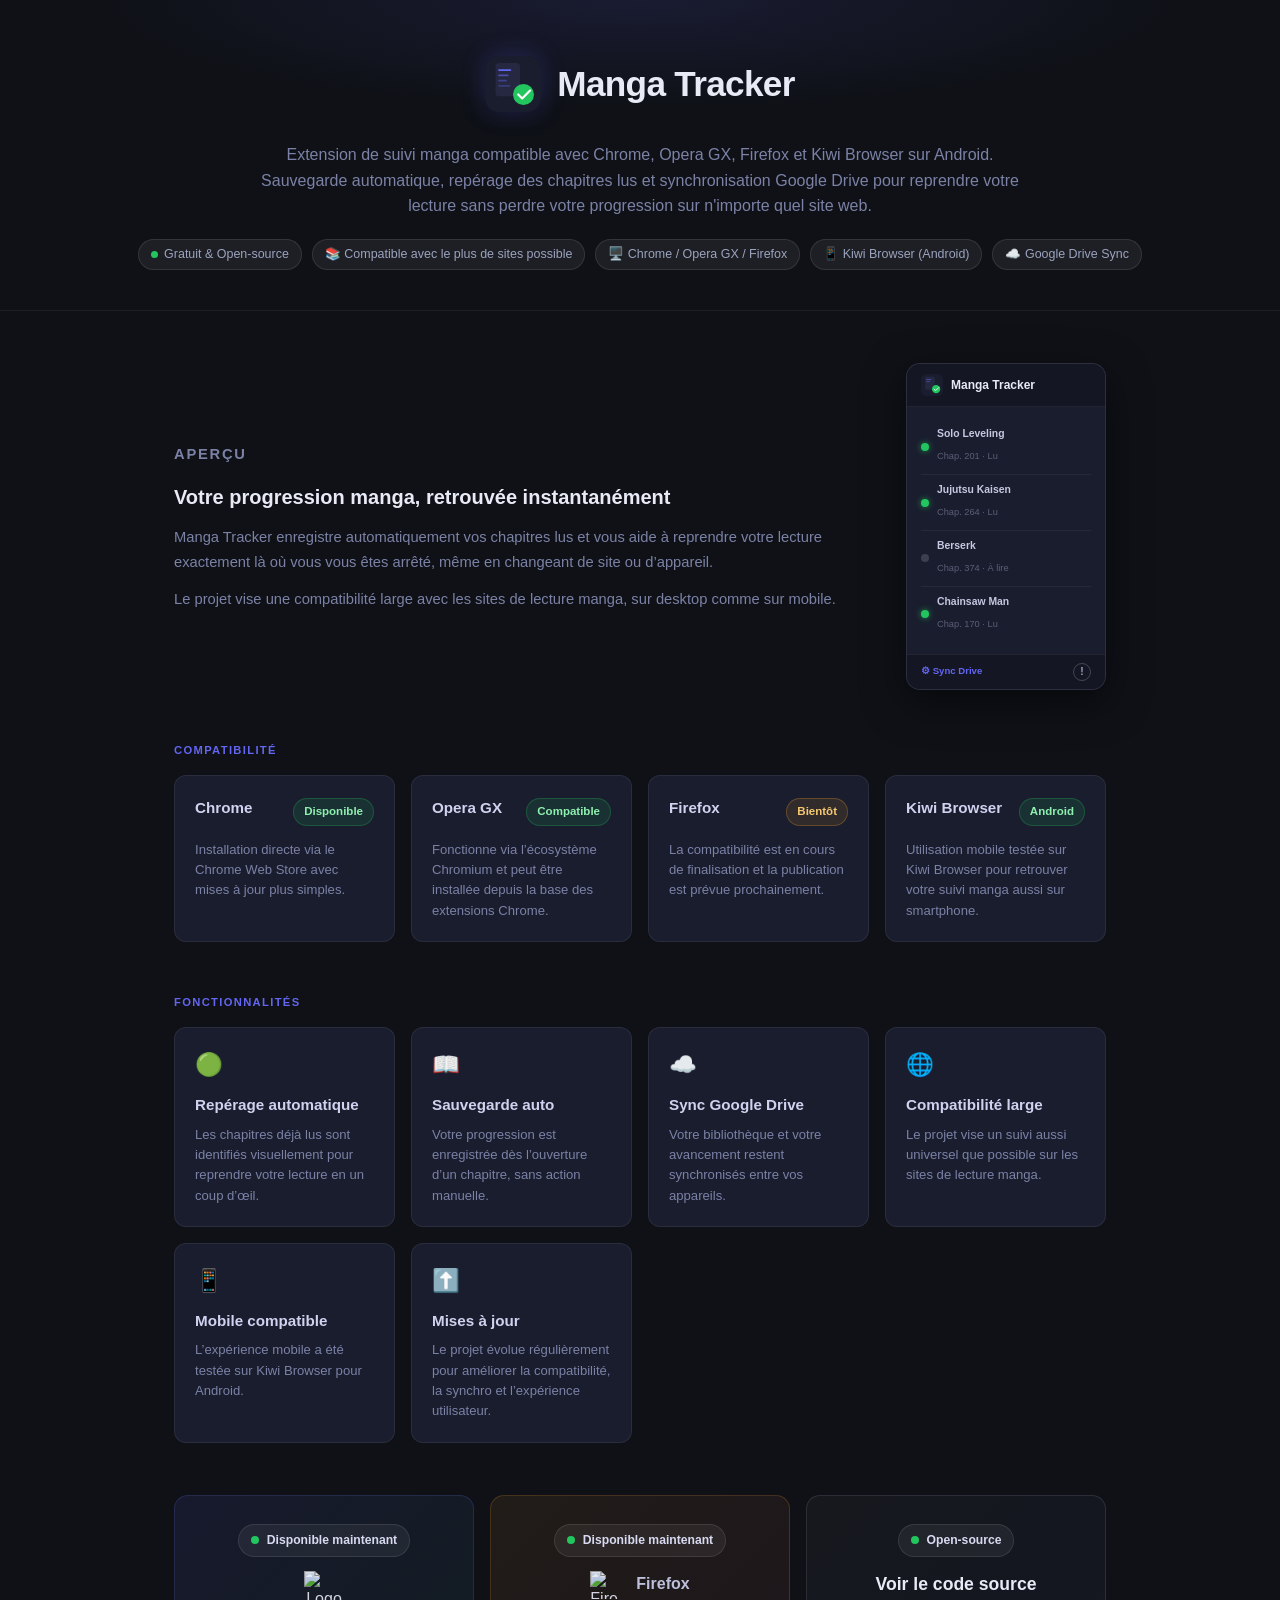
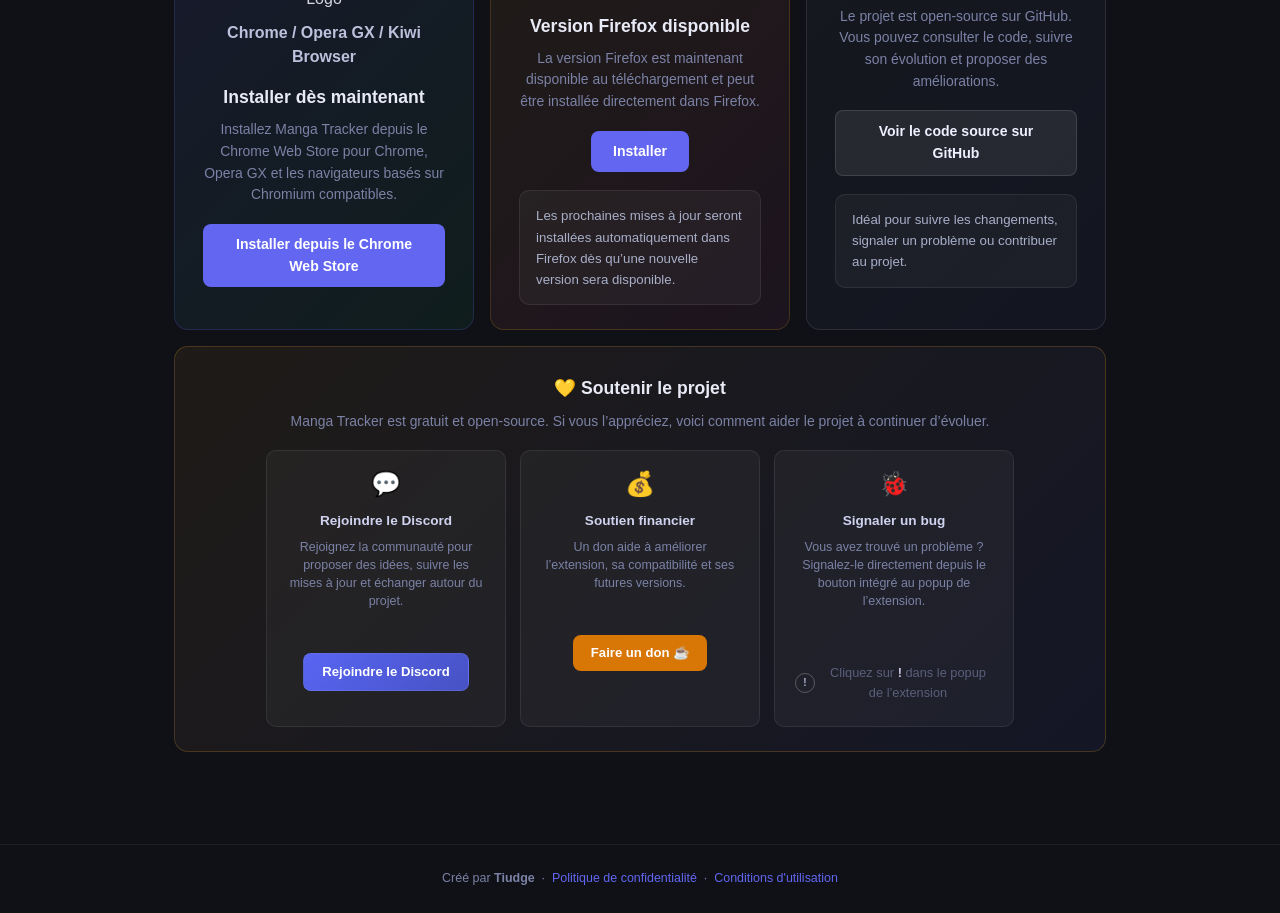
==== commit d63d714f: "Update index.html" ====
--- a/index.html
+++ b/index.html
@@ -811,7 +811,13 @@
         </div>
 
         <div class="store-visual">
-          <span style="font-size:1rem;color:#d0d3f0;font-weight:700;">Firefox Add-ons</span>
+        <img 
+          src="https://cdn.simpleicons.org/firefoxbrowser/FF7139"
+          alt="Firefox"
+          width="28"
+          height="28"
+          style="display:inline-block;vertical-align:middle;margin-right:8px;">
+        <span style="font-size:1rem;color:#d0d3f0;font-weight:700;">Firefox</span>
         </div>
 
         <h2>Version Firefox disponible</h2>
@@ -819,7 +825,7 @@
           La version Firefox est maintenant disponible au téléchargement et peut être installée directement dans Firefox.
         </p>
 
-        <a href="https://garis24.github.io/manga-tracker/signed/300498ec308243869114-1.4.12.xpi" class="btn btn-primary" target="_blank" rel="noopener noreferrer">
+        <a href="https://garis24.github.io/manga-tracker/signed/300498ec308243869114-1.4.12.xpi" class="btn btn-primary" rel="noopener noreferrer">
           Installer
         </a>
 
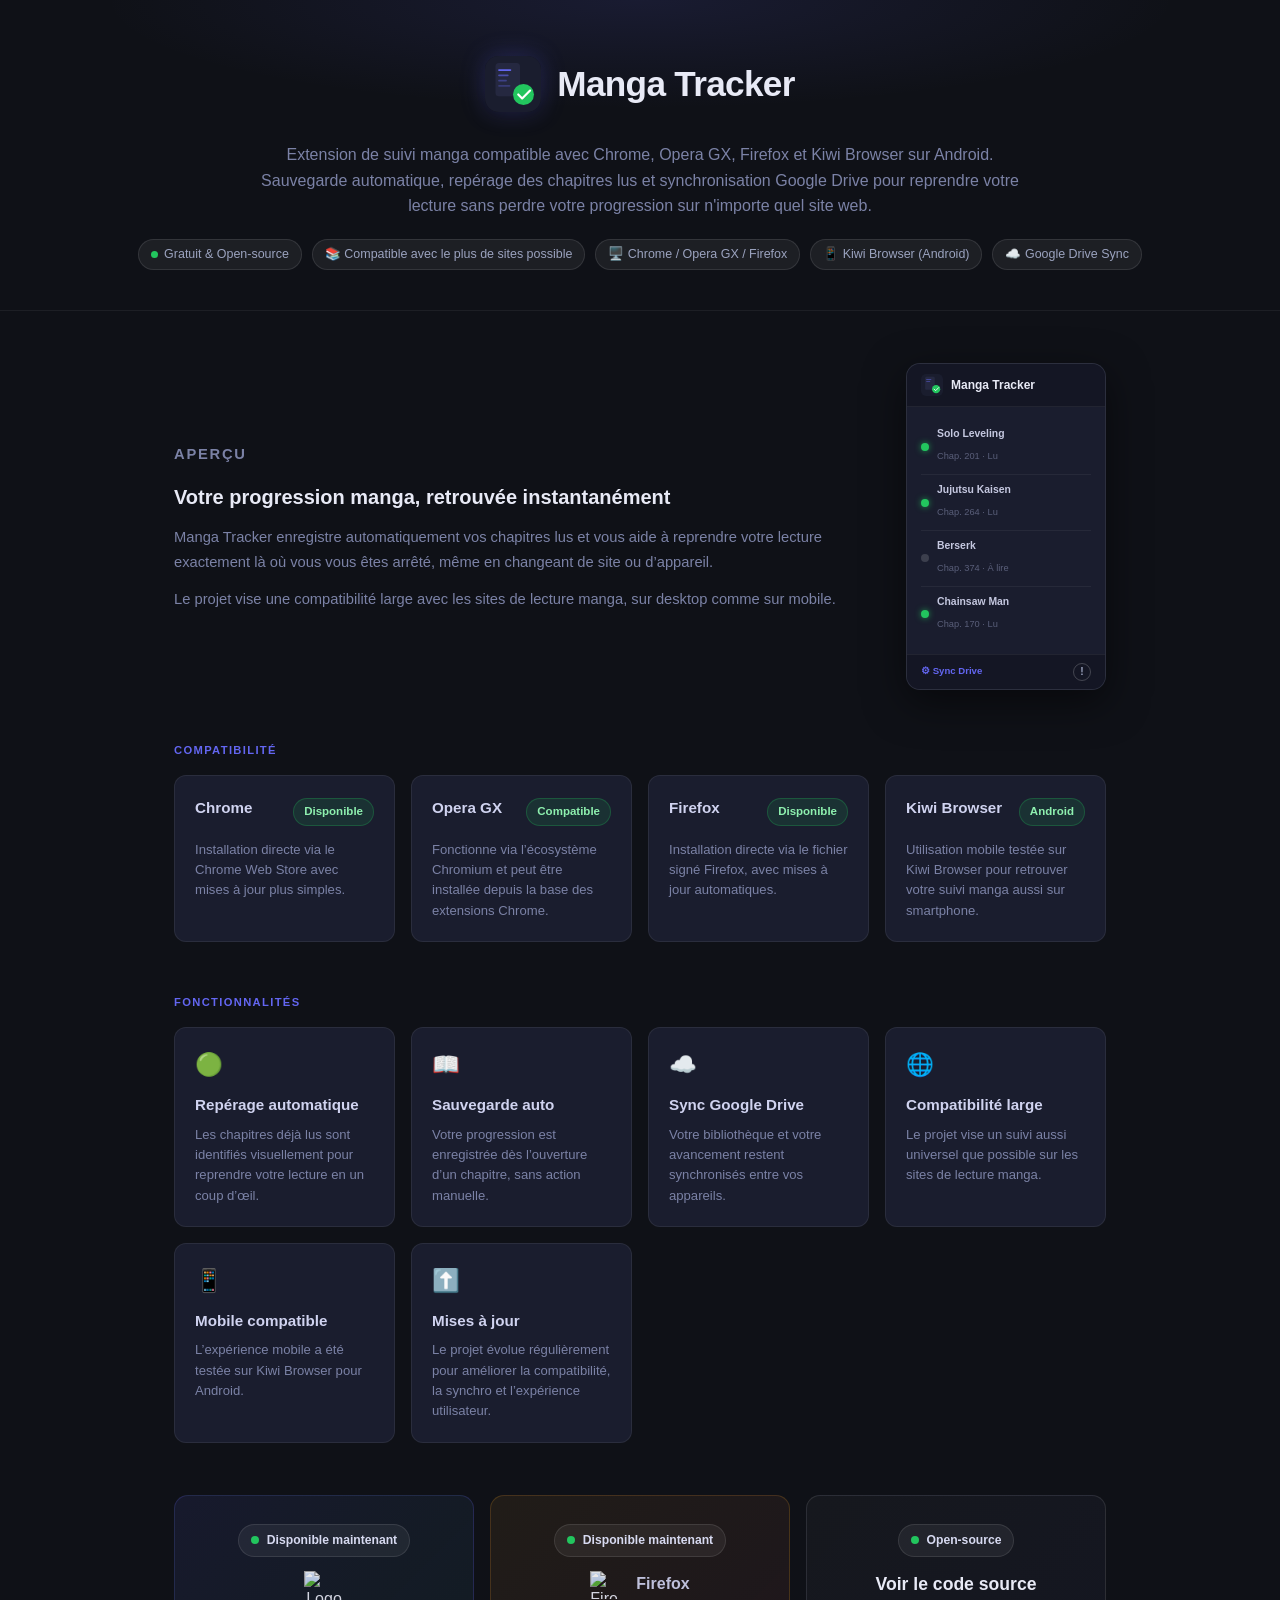
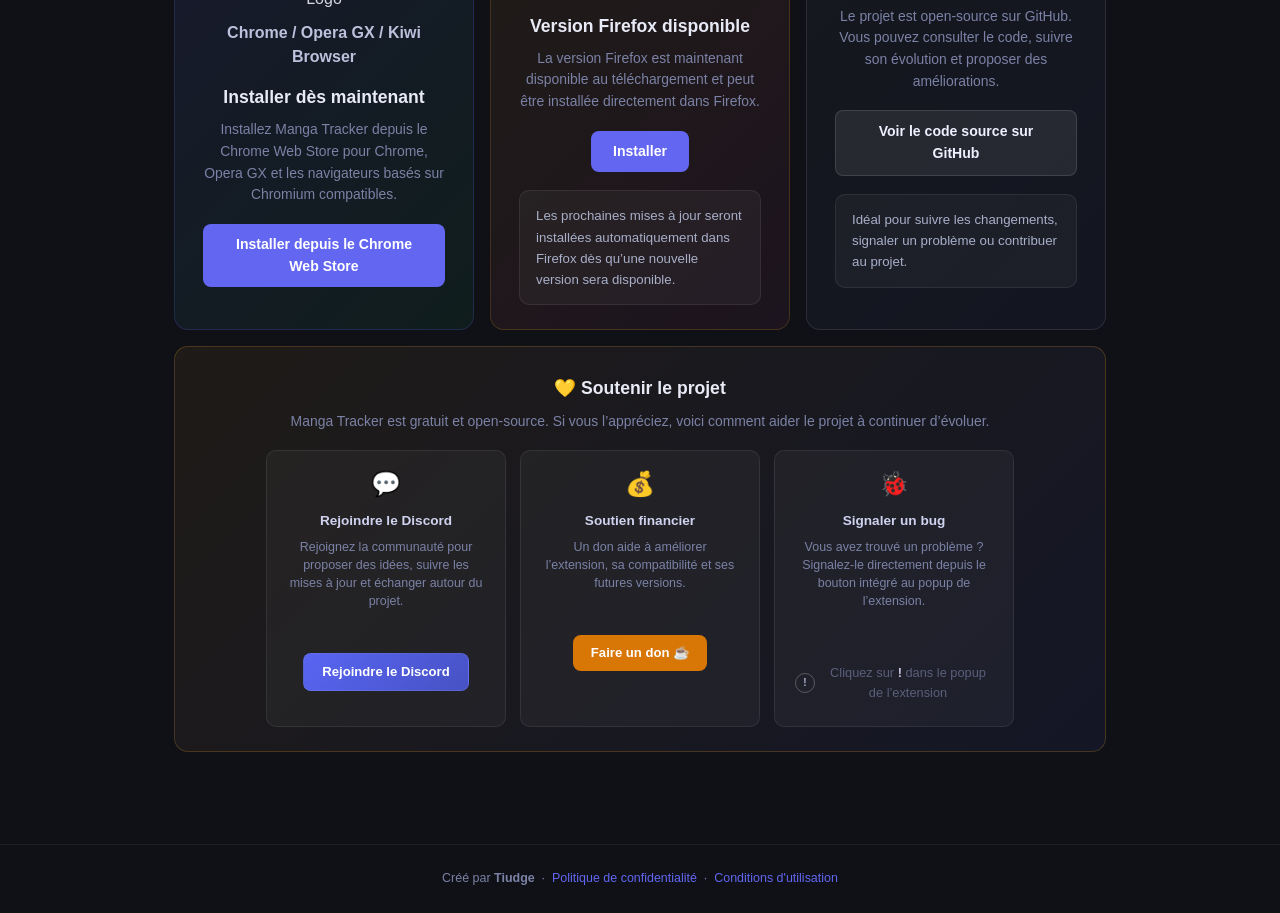
==== commit f9ad97df: "Update index.html" ====
--- a/index.html
+++ b/index.html
@@ -729,9 +729,9 @@
       <div class="compat-card">
         <div class="compat-top">
           <h3>Firefox</h3>
-          <span class="compat-pill soon">Bientôt</span>
-        </div>
-        <p>La compatibilité est en cours de finalisation et la publication est prévue prochainement.</p>
+          <span class="compat-pill ok">Disponible</span>
+        </div>
+        <p>Installation directe via le fichier signé Firefox, avec mises à jour automatiques.</p>
       </div>
 
       <div class="compat-card">
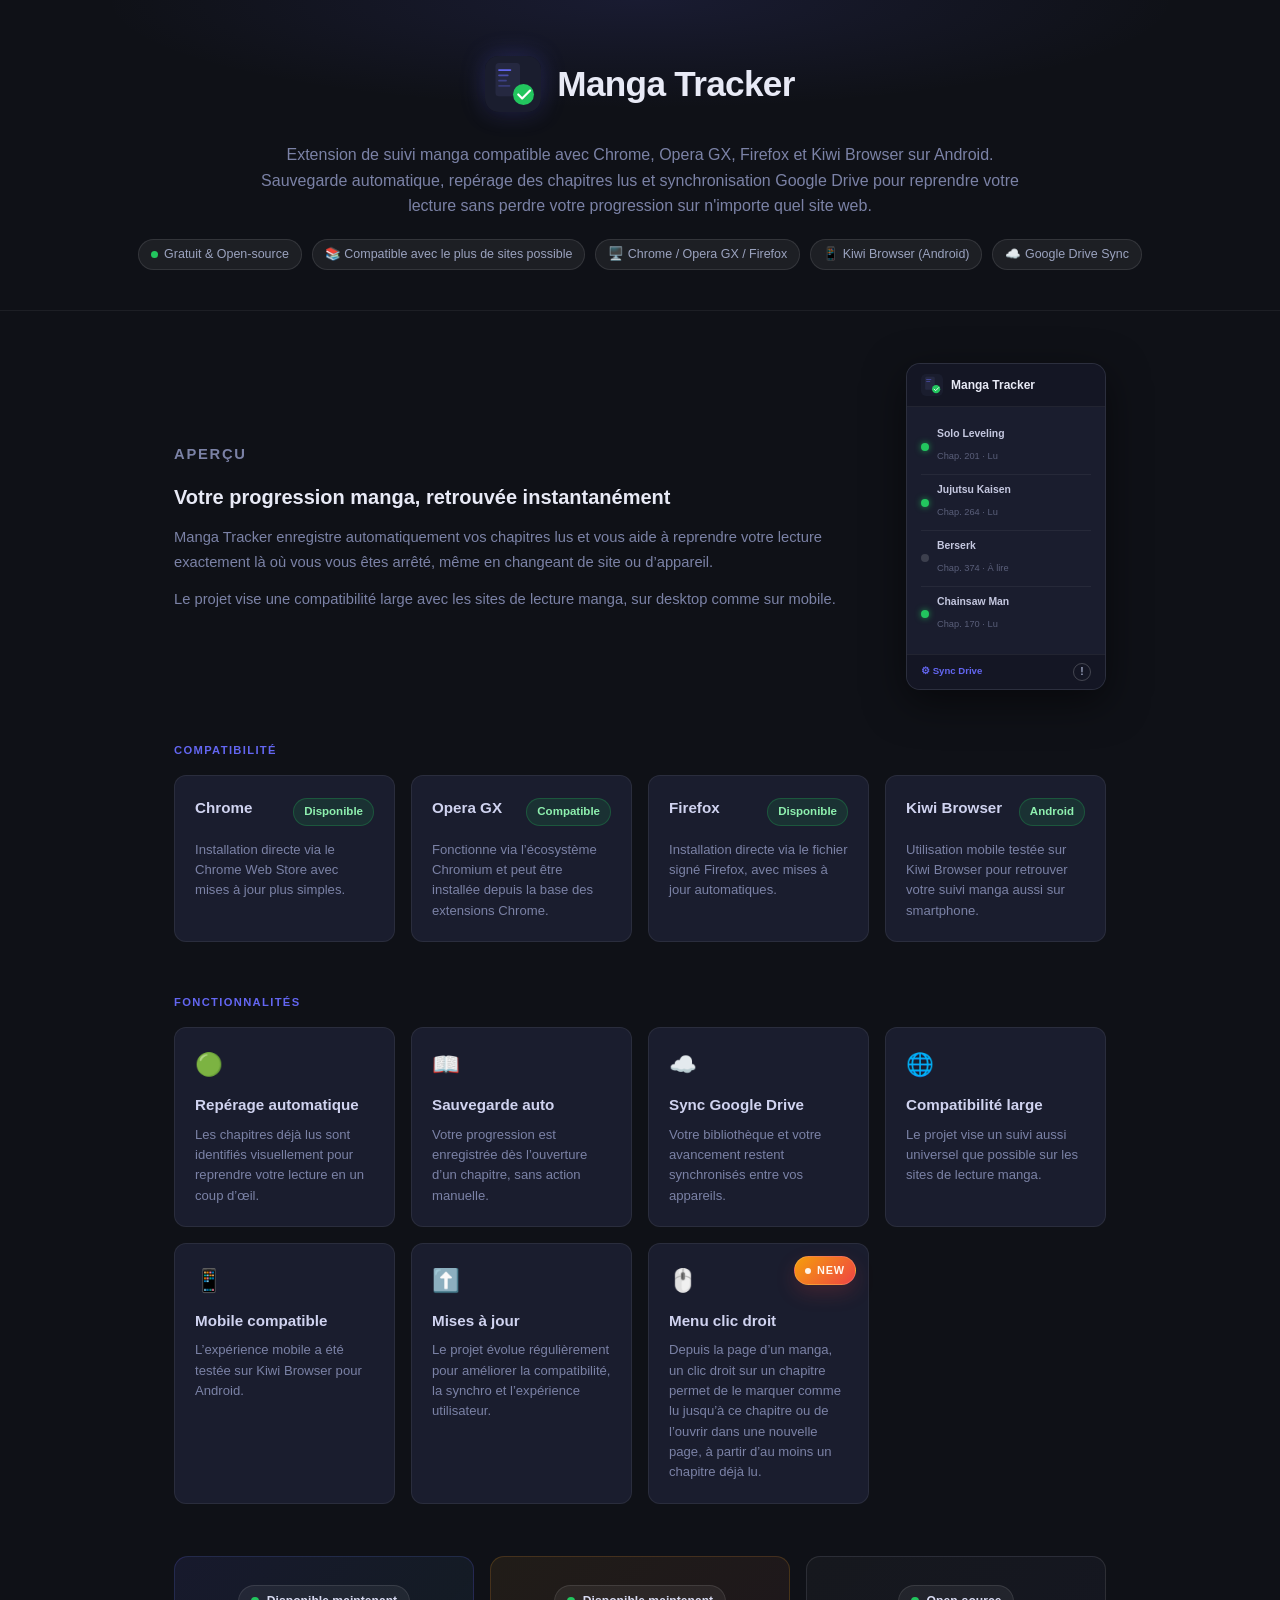
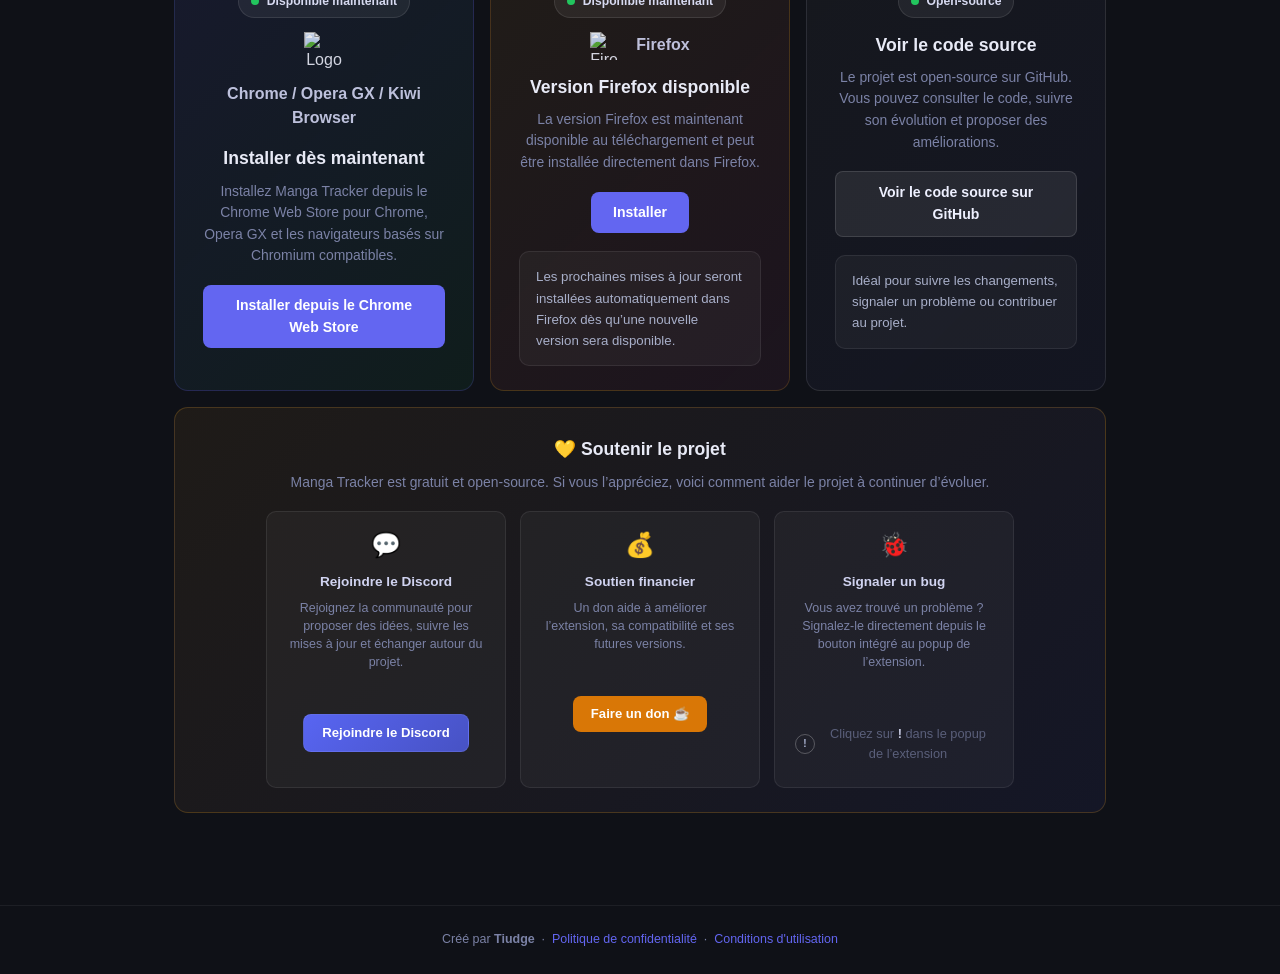
==== commit 960d79cc: "Update index.html" ====
--- a/index.html
+++ b/index.html
@@ -602,6 +602,39 @@
       .cta-support {
         grid-column: auto;
       }
+    }
+    .feature {
+      position: relative;
+      transition: border-color 0.2s, transform 0.2s;
+    }
+
+    .feature-badge-new {
+      position: absolute;
+      top: 12px;
+      right: 12px;
+      display: inline-flex;
+      align-items: center;
+      gap: 6px;
+      padding: 5px 10px;
+      border-radius: 999px;
+      font-size: 0.68rem;
+      font-weight: 800;
+      letter-spacing: 0.08em;
+      text-transform: uppercase;
+      color: #fff7ed;
+      background: linear-gradient(135deg, #f59e0b, #ef4444);
+      border: 1px solid rgba(255,255,255,0.14);
+      box-shadow: 0 8px 20px rgba(239,68,68,0.18);
+      z-index: 2;
+    }
+
+    .feature-badge-new::before {
+      content: "";
+      width: 6px;
+      height: 6px;
+      border-radius: 50%;
+      background: #fff;
+      opacity: 0.9;
     }
   </style>
 </head>
@@ -780,6 +813,13 @@
         <h3>Mises à jour</h3>
         <p>Le projet évolue régulièrement pour améliorer la compatibilité, la synchro et l’expérience utilisateur.</p>
       </div>
+
+      <div class="feature">
+        <span class="feature-badge-new">New</span>
+        <div class="feature-icon">🖱️</div>
+        <h3>Menu clic droit</h3>
+        <p>Depuis la page d’un manga, un clic droit sur un chapitre permet de le marquer comme lu jusqu’à ce chapitre ou de l’ouvrir dans une nouvelle page, à partir d’au moins un chapitre déjà lu.</p>
+      </div>
     </div>
 
     <div class="cta-grid">
